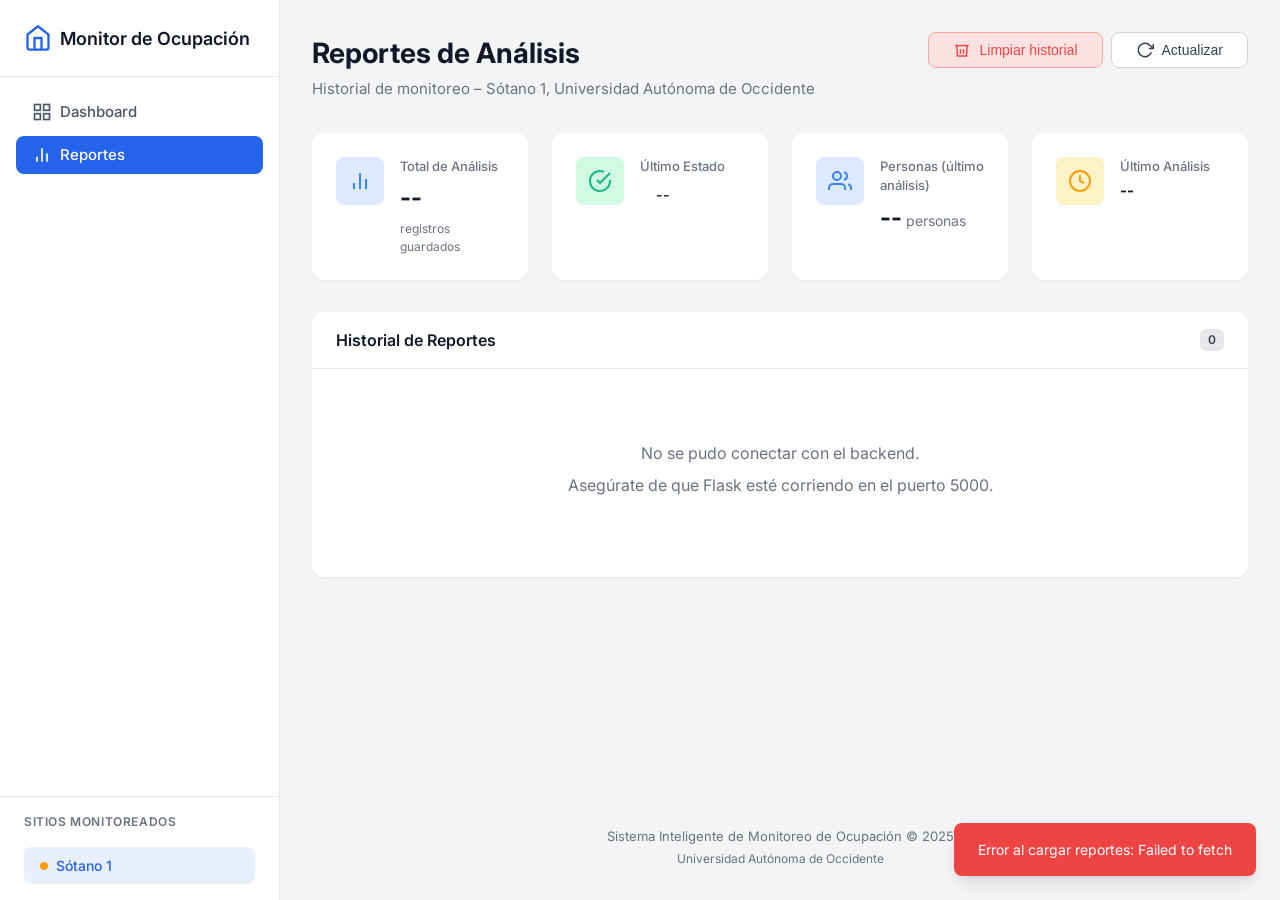
==== campus-occupancy-monitoring/frontend/reportes.html @ 6f0cdea8 "Recuperación del repositorio" ====
<!DOCTYPE html>
<html lang="es">
<head>
    <meta charset="UTF-8">
    <meta name="viewport" content="width=device-width, initial-scale=1.0">
    <title>Reportes – Monitor de Ocupación UAO</title>
    <link rel="stylesheet" href="css/styles.css">
    <link rel="preconnect" href="https://fonts.googleapis.com">
    <link rel="preconnect" href="https://fonts.gstatic.com" crossorigin>
    <link href="https://fonts.googleapis.com/css2?family=Inter:wght@300;400;500;600;700&display=swap" rel="stylesheet">
</head>
<body>
<div class="app-container">

    <!-- SIDEBAR -->
    <aside class="sidebar">
        <div class="sidebar-header">
            <div class="logo">
                <svg class="logo-icon" viewBox="0 0 24 24" fill="none" stroke="currentColor" stroke-width="2">
                    <path d="M3 9l9-7 9 7v11a2 2 0 0 1-2 2H5a2 2 0 0 1-2-2z"></path>
                    <polyline points="9 22 9 12 15 12 15 22"></polyline>
                </svg>
                <span>Monitor de Ocupación</span>
            </div>
        </div>

        <nav class="sidebar-nav">
            <a href="index.html" class="nav-item">
                <svg viewBox="0 0 24 24" fill="none" stroke="currentColor" stroke-width="2">
                    <rect x="3" y="3" width="7" height="7"></rect>
                    <rect x="14" y="3" width="7" height="7"></rect>
                    <rect x="14" y="14" width="7" height="7"></rect>
                    <rect x="3" y="14" width="7" height="7"></rect>
                </svg>
                Dashboard
            </a>
            <a href="reportes.html" class="nav-item active">
                <svg viewBox="0 0 24 24" fill="none" stroke="currentColor" stroke-width="2">
                    <line x1="18" y1="20" x2="18" y2="10"></line>
                    <line x1="12" y1="20" x2="12" y2="4"></line>
                    <line x1="6" y1="20" x2="6" y2="14"></line>
                </svg>
                Reportes
            </a>
        </nav>

        <div class="sidebar-section">
            <h3 class="section-title">Sitios Monitoreados</h3>
            <ul class="sites-list">
                <li class="site-item active">
                    <span class="site-indicator status-partial"></span>
                    <span class="site-name">Sótano 1</span>
                </li>
            </ul>
        </div>
    </aside>

    <!-- MAIN CONTENT -->
    <main class="main-content">

        <header class="main-header">
            <div class="header-left">
                <h1 class="page-title">Reportes de Análisis</h1>
                <p class="page-subtitle">Historial de monitoreo – Sótano 1, Universidad Autónoma de Occidente</p>
            </div>
            <div class="header-right">
                <button class="btn btn-danger" id="clearReportsBtn">
                    <svg viewBox="0 0 24 24" fill="none" stroke="currentColor" stroke-width="2">
                        <polyline points="3 6 5 6 21 6"></polyline>
                        <path d="M19 6l-1 14H6L5 6"></path>
                        <path d="M10 11v6M14 11v6"></path>
                    </svg>
                    Limpiar historial
                </button>
                <button class="btn btn-secondary" id="refreshBtn">
                    <svg viewBox="0 0 24 24" fill="none" stroke="currentColor" stroke-width="2">
                        <polyline points="23 4 23 10 17 10"></polyline>
                        <path d="M20.49 15a9 9 0 1 1-2.12-9.36L23 10"></path>
                    </svg>
                    Actualizar
                </button>
            </div>
        </header>

        <!-- STAT CARDS DE RESUMEN -->
        <section class="stats-grid">
            <div class="stat-card">
                <div class="stat-icon people-icon">
                    <svg viewBox="0 0 24 24" fill="none" stroke="currentColor" stroke-width="2">
                        <line x1="18" y1="20" x2="18" y2="10"></line>
                        <line x1="12" y1="20" x2="12" y2="4"></line>
                        <line x1="6" y1="20" x2="6" y2="14"></line>
                    </svg>
                </div>
                <div class="stat-content">
                    <span class="stat-label">Total de Análisis</span>
                    <span class="stat-value" id="totalReports">--</span>
                    <span class="stat-subtitle">registros guardados</span>
                </div>
            </div>

            <div class="stat-card" id="lastStatusCard">
                <div class="stat-icon status-icon">
                    <svg viewBox="0 0 24 24" fill="none" stroke="currentColor" stroke-width="2">
                        <path d="M22 11.08V12a10 10 0 1 1-5.93-9.14"></path>
                        <polyline points="22 4 12 14.01 9 11.01"></polyline>
                    </svg>
                </div>
                <div class="stat-content">
                    <span class="stat-label">Último Estado</span>
                    <span class="status-badge" id="lastStatusBadge">--</span>
                </div>
            </div>

            <div class="stat-card">
                <div class="stat-icon people-icon">
                    <svg viewBox="0 0 24 24" fill="none" stroke="currentColor" stroke-width="2">
                        <path d="M17 21v-2a4 4 0 0 0-4-4H5a4 4 0 0 0-4 4v2"></path>
                        <circle cx="9" cy="7" r="4"></circle>
                        <path d="M23 21v-2a4 4 0 0 0-3-3.87"></path>
                        <path d="M16 3.13a4 4 0 0 1 0 7.75"></path>
                    </svg>
                </div>
                <div class="stat-content">
                    <span class="stat-label">Personas (último análisis)</span>
                    <div class="stat-value-row">
                        <span class="stat-value" id="lastPeopleCount">--</span>
                        <span class="stat-max">personas</span>
                    </div>
                </div>
            </div>

            <div class="stat-card">
                <div class="stat-icon time-icon">
                    <svg viewBox="0 0 24 24" fill="none" stroke="currentColor" stroke-width="2">
                        <circle cx="12" cy="12" r="10"></circle>
                        <polyline points="12 6 12 12 16 14"></polyline>
                    </svg>
                </div>
                <div class="stat-content">
                    <span class="stat-label">Último Análisis</span>
                    <span class="stat-value small" id="lastAnalysisDate">--</span>
                </div>
            </div>
        </section>

        <!-- LISTA DE REPORTES -->
        <section class="reports-list-section">
            <div class="card">
                <div class="card-header">
                    <h2 class="card-title">Historial de Reportes</h2>
                    <span class="alerts-count" id="reportsCount">0</span>
                </div>
                <div class="card-content" id="reportsContainer">
                    <div class="no-reports">
                        <svg viewBox="0 0 24 24" fill="none" stroke="currentColor" stroke-width="1.5">
                            <line x1="18" y1="20" x2="18" y2="10"></line>
                            <line x1="12" y1="20" x2="12" y2="4"></line>
                            <line x1="6" y1="20" x2="6" y2="14"></line>
                        </svg>
                        <p>No hay reportes aún.</p>
                        <p class="no-reports-sub">Analiza imágenes desde el <a href="index.html">Dashboard</a> para generar el primer reporte.</p>
                    </div>
                </div>
            </div>
        </section>

        <footer class="main-footer">
            <p>Sistema Inteligente de Monitoreo de Ocupación &copy; 2025</p>
            <p class="footer-tech">Universidad Autónoma de Occidente</p>
        </footer>
    </main>
</div>

<div class="loading-overlay hidden" id="loadingOverlay">
    <div class="loading-spinner"></div>
    <p>Cargando reportes...</p>
</div>
<div class="toast-container" id="toastContainer"></div>

<script src="js/lightbox.js"></script>
<script src="js/reportes.js"></script>
</body>
</html>
---- campus-occupancy-monitoring/frontend/css/styles.css ----
/* ============================================
   Sistema de Monitoreo de Ocupación – Estilos
   ============================================ */

:root {
  --color-primary: #2563eb;
  --color-primary-dark: #1d4ed8;
  --color-primary-light: #3b82f6;
  --color-success: #10b981;
  --color-success-light: #d1fae5;
  --color-warning: #f59e0b;
  --color-warning-light: #fef3c7;
  --color-danger: #ef4444;
  --color-danger-light: #fee2e2;
  --color-info: #3b82f6;
  --color-info-light: #dbeafe;
  --color-white: #ffffff;
  --color-gray-50: #f9fafb;
  --color-gray-100: #f3f4f6;
  --color-gray-200: #e5e7eb;
  --color-gray-300: #d1d5db;
  --color-gray-400: #9ca3af;
  --color-gray-500: #6b7280;
  --color-gray-600: #4b5563;
  --color-gray-700: #374151;
  --color-gray-800: #1f2937;
  --color-gray-900: #111827;
  --font-family:
    "Inter", -apple-system, BlinkMacSystemFont, "Segoe UI", Roboto, sans-serif;
  --spacing-xs: 0.25rem;
  --spacing-sm: 0.5rem;
  --spacing-md: 1rem;
  --spacing-lg: 1.5rem;
  --spacing-xl: 2rem;
  --spacing-2xl: 3rem;
  --border-radius-sm: 0.375rem;
  --border-radius-md: 0.5rem;
  --border-radius-lg: 0.75rem;
  --border-radius-xl: 1rem;
  --shadow-sm: 0 1px 2px 0 rgb(0 0 0 / 0.05);
  --shadow-md: 0 4px 6px -1px rgb(0 0 0 / 0.1), 0 2px 4px -2px rgb(0 0 0 / 0.1);
  --shadow-lg:
    0 10px 15px -3px rgb(0 0 0 / 0.1), 0 4px 6px -4px rgb(0 0 0 / 0.1);
  --transition-fast: 150ms ease;
  --transition-normal: 250ms ease;
  --sidebar-width: 280px;
}

*,
*::before,
*::after {
  box-sizing: border-box;
  margin: 0;
  padding: 0;
}
html {
  font-size: 16px;
  -webkit-font-smoothing: antialiased;
}
body {
  font-family: var(--font-family);
  background-color: var(--color-gray-100);
  color: var(--color-gray-800);
  line-height: 1.5;
  min-height: 100vh;
}

/* Layout */
.app-container {
  display: flex;
  min-height: 100vh;
}

/* Sidebar */
.sidebar {
  width: var(--sidebar-width);
  background-color: var(--color-white);
  border-right: 1px solid var(--color-gray-200);
  display: flex;
  flex-direction: column;
  position: fixed;
  height: 100vh;
  z-index: 100;
  overflow-y: auto;
}
.sidebar-header {
  padding: var(--spacing-lg);
  border-bottom: 1px solid var(--color-gray-200);
}
.logo {
  display: flex;
  align-items: center;
  gap: var(--spacing-sm);
  font-weight: 600;
  font-size: 1.125rem;
  color: var(--color-gray-900);
}
.logo-icon {
  width: 28px;
  height: 28px;
  color: var(--color-primary);
}
.sidebar-nav {
  padding: var(--spacing-md);
}
.nav-item {
  display: flex;
  align-items: center;
  gap: var(--spacing-sm);
  padding: var(--spacing-sm) var(--spacing-md);
  border-radius: var(--border-radius-md);
  color: var(--color-gray-600);
  text-decoration: none;
  font-size: 0.9375rem;
  font-weight: 500;
  transition: all var(--transition-fast);
  margin-bottom: var(--spacing-xs);
}
.nav-item svg {
  width: 20px;
  height: 20px;
}
.nav-item:hover {
  background-color: var(--color-gray-100);
  color: var(--color-gray-900);
}
.nav-item.active {
  background-color: var(--color-primary);
  color: var(--color-white);
}
.sidebar-section {
  padding: var(--spacing-md) var(--spacing-lg);
  margin-top: auto;
  border-top: 1px solid var(--color-gray-200);
}
.section-title {
  font-size: 0.75rem;
  font-weight: 600;
  text-transform: uppercase;
  letter-spacing: 0.05em;
  color: var(--color-gray-500);
  margin-bottom: var(--spacing-md);
}
.sites-list {
  list-style: none;
}
.site-item {
  display: flex;
  align-items: center;
  gap: var(--spacing-sm);
  padding: var(--spacing-sm) var(--spacing-md);
  border-radius: var(--border-radius-md);
  cursor: pointer;
  transition: background-color var(--transition-fast);
  font-size: 0.875rem;
}
.site-item:hover {
  background-color: var(--color-gray-100);
}
.site-item.active {
  background-color: rgba(37, 99, 235, 0.1);
}
.site-item.active .site-name {
  color: var(--color-primary);
  font-weight: 500;
}
.site-indicator {
  width: 8px;
  height: 8px;
  border-radius: 50%;
}
.status-empty {
  background-color: var(--color-success);
}
.status-partial {
  background-color: var(--color-warning);
}
.status-full {
  background-color: var(--color-danger);
}

/* Main Content */
.main-content {
  flex: 1;
  margin-left: var(--sidebar-width);
  padding: var(--spacing-xl);
  display: flex;
  flex-direction: column;
  min-height: 100vh;
}

/* Header */
.main-header {
  display: flex;
  justify-content: space-between;
  align-items: flex-start;
  margin-bottom: var(--spacing-xl);
  flex-wrap: wrap;
  gap: var(--spacing-md);
}
.page-title {
  font-size: 1.75rem;
  font-weight: 700;
  color: var(--color-gray-900);
  margin-bottom: var(--spacing-xs);
}
.page-subtitle {
  color: var(--color-gray-500);
  font-size: 0.9375rem;
}
.header-right {
  display: flex;
  gap: var(--spacing-sm);
  flex-wrap: wrap;
}

/* Buttons */
.btn {
  display: inline-flex;
  align-items: center;
  gap: var(--spacing-sm);
  padding: var(--spacing-sm) var(--spacing-lg);
  border-radius: var(--border-radius-md);
  font-size: 0.875rem;
  font-weight: 500;
  border: none;
  cursor: pointer;
  transition: all var(--transition-fast);
}
.btn svg {
  width: 18px;
  height: 18px;
}
.btn-primary {
  background-color: var(--color-primary);
  color: var(--color-white);
}
.btn-primary:hover {
  background-color: var(--color-primary-dark);
}
.btn-secondary {
  background-color: var(--color-white);
  color: var(--color-gray-700);
  border: 1px solid var(--color-gray-300);
}
.btn-secondary:hover {
  background-color: var(--color-gray-50);
  border-color: var(--color-gray-400);
}
.btn-danger {
  background-color: var(--color-danger-light);
  color: var(--color-danger);
  border: 1px solid #fca5a5;
}
.btn-danger:hover {
  background-color: #fca5a5;
}

/* Stats Grid */
.stats-grid {
  display: grid;
  grid-template-columns: repeat(4, 1fr);
  gap: var(--spacing-lg);
  margin-bottom: var(--spacing-xl);
}
.stat-card {
  background-color: var(--color-white);
  border-radius: var(--border-radius-lg);
  padding: var(--spacing-lg);
  box-shadow: var(--shadow-sm);
  display: flex;
  gap: var(--spacing-md);
  transition: box-shadow var(--transition-normal);
}
.stat-card:hover {
  box-shadow: var(--shadow-md);
}
.stat-icon {
  width: 48px;
  height: 48px;
  border-radius: var(--border-radius-md);
  display: flex;
  align-items: center;
  justify-content: center;
  flex-shrink: 0;
}
.stat-icon svg {
  width: 24px;
  height: 24px;
}
.people-icon {
  background-color: var(--color-info-light);
  color: var(--color-info);
}
.site-icon {
  background-color: #f3e8ff;
  color: #9333ea;
}
.status-icon {
  background-color: var(--color-success-light);
  color: var(--color-success);
}
.time-icon {
  background-color: var(--color-warning-light);
  color: var(--color-warning);
}
.stat-content {
  display: flex;
  flex-direction: column;
  flex: 1;
  min-width: 0;
}
.stat-label {
  font-size: 0.8125rem;
  color: var(--color-gray-500);
  font-weight: 500;
  margin-bottom: var(--spacing-xs);
}
.stat-value {
  font-size: 1.5rem;
  font-weight: 700;
  color: var(--color-gray-900);
}
.stat-value.small {
  font-size: 0.95rem;
}
.stat-value-row {
  display: flex;
  align-items: baseline;
  gap: var(--spacing-xs);
}
.stat-max {
  font-size: 0.875rem;
  color: var(--color-gray-500);
}
.stat-progress {
  height: 6px;
  background-color: var(--color-gray-200);
  border-radius: 3px;
  margin-top: var(--spacing-sm);
  overflow: hidden;
}
.progress-bar {
  height: 100%;
  background-color: var(--color-primary);
  border-radius: 3px;
  transition:
    width var(--transition-normal),
    background-color var(--transition-normal);
}
.progress-bar.low {
  background-color: var(--color-success);
}
.progress-bar.medium {
  background-color: var(--color-warning);
}
.progress-bar.high {
  background-color: var(--color-danger);
}
.stat-percentage {
  font-size: 0.75rem;
  color: var(--color-gray-500);
  margin-top: var(--spacing-xs);
}
.stat-subtitle {
  font-size: 0.75rem;
  color: var(--color-gray-500);
  margin-top: var(--spacing-xs);
}

/* Status Badge */
.status-badge {
  display: inline-block;
  padding: var(--spacing-xs) var(--spacing-md);
  border-radius: var(--border-radius-sm);
  font-size: 0.875rem;
  font-weight: 600;
}
.status-badge.empty {
  background-color: var(--color-success-light);
  color: var(--color-success);
}
.status-badge.partial {
  background-color: var(--color-warning-light);
  color: #b45309;
}
.status-badge.full {
  background-color: var(--color-danger-light);
  color: var(--color-danger);
}

/* Card */
.card {
  background-color: var(--color-white);
  border-radius: var(--border-radius-lg);
  box-shadow: var(--shadow-sm);
  overflow: hidden;
}
.card-header {
  display: flex;
  justify-content: space-between;
  align-items: center;
  padding: var(--spacing-md) var(--spacing-lg);
  border-bottom: 1px solid var(--color-gray-200);
}
.card-title {
  font-size: 1rem;
  font-weight: 600;
  color: var(--color-gray-900);
}
.card-content {
  padding: var(--spacing-lg);
}

/* Content Grid */
.content-grid {
  display: grid;
  grid-template-columns: 1fr;
  gap: var(--spacing-lg);
  margin-bottom: var(--spacing-xl);
}

/* Alerts */
.alerts-count {
  background-color: var(--color-gray-200);
  color: var(--color-gray-700);
  padding: 2px 8px;
  border-radius: var(--border-radius-sm);
  font-size: 0.75rem;
  font-weight: 600;
}
.alerts-list {
  list-style: none;
  max-height: 300px;
  overflow-y: auto;
}
.alert-item {
  display: flex;
  align-items: flex-start;
  gap: var(--spacing-sm);
  padding: var(--spacing-sm);
  border-radius: var(--border-radius-md);
  margin-bottom: var(--spacing-sm);
}
.alert-item svg {
  width: 18px;
  height: 18px;
  flex-shrink: 0;
  margin-top: 2px;
}
.alert-item.alert-info {
  background-color: var(--color-info-light);
  color: var(--color-info);
}
.alert-item.alert-warning {
  background-color: var(--color-warning-light);
  color: #b45309;
}
.alert-item.alert-danger {
  background-color: var(--color-danger-light);
  color: var(--color-danger);
}
.alert-item.alert-success {
  background-color: var(--color-success-light);
  color: var(--color-success);
}
.alert-content {
  display: flex;
  flex-direction: column;
  flex: 1;
}
.alert-title {
  font-size: 0.8125rem;
  font-weight: 500;
}
.alert-time {
  font-size: 0.75rem;
  opacity: 0.8;
}

/* Footer */
.main-footer {
  margin-top: auto;
  padding-top: var(--spacing-xl);
  text-align: center;
  color: var(--color-gray-500);
  font-size: 0.8125rem;
}
.footer-tech {
  margin-top: var(--spacing-xs);
  font-size: 0.75rem;
}

/* Loading & Toast */
.loading-overlay {
  position: fixed;
  inset: 0;
  background-color: rgba(0, 0, 0, 0.5);
  display: flex;
  flex-direction: column;
  align-items: center;
  justify-content: center;
  z-index: 1000;
  color: var(--color-white);
}
.loading-spinner {
  width: 48px;
  height: 48px;
  border: 4px solid rgba(255, 255, 255, 0.3);
  border-top-color: var(--color-white);
  border-radius: 50%;
  animation: spin 1s linear infinite;
  margin-bottom: var(--spacing-md);
}
@keyframes spin {
  to {
    transform: rotate(360deg);
  }
}
.toast-container {
  position: fixed;
  bottom: var(--spacing-lg);
  right: var(--spacing-lg);
  z-index: 1000;
  display: flex;
  flex-direction: column;
  gap: var(--spacing-sm);
}
.toast {
  background-color: var(--color-gray-800);
  color: var(--color-white);
  padding: var(--spacing-md) var(--spacing-lg);
  border-radius: var(--border-radius-md);
  box-shadow: var(--shadow-lg);
  animation: slideIn 0.3s ease;
  font-size: 0.875rem;
  max-width: 320px;
}
.toast.success {
  background-color: var(--color-success);
}
.toast.error {
  background-color: var(--color-danger);
}
@keyframes slideIn {
  from {
    transform: translateX(100%);
    opacity: 0;
  }
  to {
    transform: translateX(0);
    opacity: 1;
  }
}

/* ============================================
   Upload Section
   ============================================ */
.upload-section {
  margin-bottom: var(--spacing-xl);
}
.badge-yolo {
  background-color: #1e1e2e;
  color: #a6e3a1;
  font-size: 0.7rem;
  font-weight: 700;
  letter-spacing: 0.08em;
  padding: 3px 10px;
  border-radius: var(--border-radius-sm);
  font-family: monospace;
}
.drop-zone {
  border: 2px dashed var(--color-gray-300);
  border-radius: var(--border-radius-lg);
  padding: var(--spacing-2xl) var(--spacing-xl);
  text-align: center;
  cursor: pointer;
  transition: all var(--transition-normal);
  background-color: var(--color-gray-50);
  display: flex;
  flex-direction: column;
  align-items: center;
  gap: var(--spacing-sm);
}
.drop-zone svg {
  width: 48px;
  height: 48px;
  color: var(--color-gray-400);
  margin-bottom: var(--spacing-sm);
}
.drop-zone:hover,
.drop-zone.drag-over {
  border-color: var(--color-primary);
  background-color: var(--color-info-light);
}
.drop-zone.drag-over svg {
  color: var(--color-primary);
}
.drop-title {
  font-size: 1rem;
  font-weight: 600;
  color: var(--color-gray-700);
}
.drop-subtitle {
  font-size: 0.875rem;
  color: var(--color-gray-500);
}
.drop-hint {
  font-size: 0.75rem;
  color: var(--color-gray-400);
}
.file-preview {
  margin-top: var(--spacing-md);
  border: 1px solid var(--color-gray-200);
  border-radius: var(--border-radius-md);
  overflow: hidden;
}
.file-preview-header {
  display: flex;
  justify-content: space-between;
  align-items: center;
  padding: var(--spacing-sm) var(--spacing-md);
  background-color: var(--color-gray-100);
  font-size: 0.875rem;
  font-weight: 500;
  color: var(--color-gray-700);
}
.btn-clear {
  background: none;
  border: none;
  font-size: 0.8125rem;
  color: var(--color-danger);
  cursor: pointer;
  padding: 2px 8px;
  border-radius: var(--border-radius-sm);
  transition: background-color var(--transition-fast);
}
.btn-clear:hover {
  background-color: var(--color-danger-light);
}
.file-list {
  list-style: none;
  max-height: 200px;
  overflow-y: auto;
}
.file-item {
  display: flex;
  align-items: center;
  gap: var(--spacing-sm);
  padding: var(--spacing-sm) var(--spacing-md);
  border-top: 1px solid var(--color-gray-100);
  font-size: 0.875rem;
}
.file-icon {
  width: 18px;
  height: 18px;
  color: var(--color-primary);
  flex-shrink: 0;
}
.file-name {
  flex: 1;
  color: var(--color-gray-700);
  overflow: hidden;
  text-overflow: ellipsis;
  white-space: nowrap;
}
.file-size {
  color: var(--color-gray-400);
  font-size: 0.75rem;
  flex-shrink: 0;
}
.upload-actions {
  margin-top: var(--spacing-md);
  display: flex;
  align-items: center;
  gap: var(--spacing-md);
  flex-wrap: wrap;
}
.btn-analyze {
  background-color: #7c3aed;
  color: var(--color-white);
  border: none;
  padding: var(--spacing-md) var(--spacing-xl);
  border-radius: var(--border-radius-md);
  font-size: 0.9375rem;
  font-weight: 600;
  cursor: pointer;
  display: inline-flex;
  align-items: center;
  gap: var(--spacing-sm);
  transition: all var(--transition-fast);
}
.btn-analyze svg {
  width: 20px;
  height: 20px;
}
.btn-analyze:hover:not(:disabled) {
  background-color: #6d28d9;
  box-shadow: var(--shadow-md);
}
.btn-analyze:disabled {
  background-color: var(--color-gray-300);
  cursor: not-allowed;
  color: var(--color-gray-500);
}
.upload-note {
  font-size: 0.8125rem;
  color: var(--color-gray-500);
}

/* ============================================
   Results Grid
   ============================================ */
.results-section {
  margin-bottom: var(--spacing-xl);
}
.results-summary {
  font-size: 0.875rem;
  color: var(--color-gray-600);
  font-weight: 500;
}
.results-grid {
  display: grid;
  grid-template-columns: repeat(auto-fill, minmax(220px, 1fr));
  gap: var(--spacing-md);
}
.result-card {
  border: 1px solid var(--color-gray-200);
  border-radius: var(--border-radius-md);
  overflow: hidden;
  background-color: var(--color-gray-50);
  transition: box-shadow var(--transition-normal);
}
.result-card:hover {
  box-shadow: var(--shadow-md);
}
.result-img-wrap {
  aspect-ratio: 4/3;
  background-color: var(--color-gray-900);
  overflow: hidden;
  display: flex;
  align-items: center;
  justify-content: center;
}
.result-img {
  width: 100%;
  height: 100%;
  object-fit: cover;
}
.img-placeholder {
  color: var(--color-gray-500);
  font-size: 0.8125rem;
  text-align: center;
  padding: var(--spacing-md);
}
.result-info {
  padding: var(--spacing-sm) var(--spacing-md);
  display: flex;
  align-items: center;
  gap: var(--spacing-sm);
  flex-wrap: wrap;
}
.result-filename {
  font-size: 0.75rem;
  color: var(--color-gray-500);
  flex: 1;
  overflow: hidden;
  text-overflow: ellipsis;
  white-space: nowrap;
}
.result-count {
  font-size: 0.875rem;
  font-weight: 700;
  color: var(--color-primary);
  flex-shrink: 0;
}
.sim-tag {
  font-size: 0.65rem;
  background-color: var(--color-warning-light);
  color: #92400e;
  padding: 2px 6px;
  border-radius: var(--border-radius-sm);
  font-weight: 600;
}

/* Status card border variants */
.card-empty {
  border-left: 4px solid var(--color-success);
}
.card-partial {
  border-left: 4px solid var(--color-warning);
}
.card-full {
  border-left: 4px solid var(--color-danger);
}

/* ============================================
   Reports Page
   ============================================ */
.reports-list-section {
  margin-bottom: var(--spacing-xl);
}

.no-reports {
  text-align: center;
  padding: var(--spacing-2xl);
  color: var(--color-gray-500);
}
.no-reports svg {
  width: 48px;
  height: 48px;
  margin-bottom: var(--spacing-md);
  opacity: 0.4;
}
.no-reports p {
  font-size: 1rem;
  margin-bottom: var(--spacing-sm);
}
.no-reports-sub {
  font-size: 0.875rem;
}
.no-reports-sub a {
  color: var(--color-primary);
  text-decoration: none;
}
.no-reports-sub a:hover {
  text-decoration: underline;
}

.report-item {
  display: flex;
  flex-direction: column;
  border-radius: var(--border-radius-lg);
  border: 1px solid var(--color-gray-200);
  margin-bottom: var(--spacing-md);
  background-color: var(--color-white);
  transition: box-shadow var(--transition-normal);
  position: relative;
  overflow: hidden;
}
.report-row {
  display: flex;
  align-items: center;
  gap: var(--spacing-lg);
  padding: var(--spacing-lg);
}
.report-item::before {
  content: "";
  position: absolute;
  left: 0;
  top: 0;
  bottom: 0;
  width: 5px;
}
.report-item.empty::before {
  background-color: var(--color-success);
}
.report-item.partial::before {
  background-color: var(--color-warning);
}
.report-item.full::before {
  background-color: var(--color-danger);
}
.report-item:hover {
  box-shadow: var(--shadow-md);
}

.report-number {
  font-size: 0.75rem;
  color: var(--color-gray-400);
  font-weight: 700;
  min-width: 36px;
  text-align: center;
}
.report-date-block {
  min-width: 170px;
}
.report-date {
  font-size: 0.9375rem;
  font-weight: 600;
  color: var(--color-gray-800);
  display: block;
}
.report-site {
  font-size: 0.75rem;
  color: var(--color-gray-500);
}
.report-people {
  text-align: center;
  min-width: 90px;
}
.report-people-count {
  font-size: 2.25rem;
  font-weight: 800;
  color: var(--color-gray-900);
  line-height: 1;
}
.report-people-label {
  font-size: 0.7rem;
  color: var(--color-gray-500);
  text-transform: uppercase;
  letter-spacing: 0.05em;
}
.report-status-block {
  flex: 1;
}
.report-images {
  font-size: 0.8125rem;
  color: var(--color-gray-500);
  text-align: right;
  min-width: 130px;
}
.report-images strong {
  color: var(--color-gray-700);
  font-weight: 700;
  font-size: 1rem;
}
.report-img-names {
  font-size: 0.7rem;
  color: var(--color-gray-400);
  margin-top: 3px;
  max-width: 220px;
  overflow: hidden;
  text-overflow: ellipsis;
  white-space: nowrap;
  text-align: right;
}

/* Botón toggle imágenes */
.report-toggle-btn {
  display: inline-flex;
  align-items: center;
  gap: 6px;
  background: none;
  border: 1px solid var(--color-gray-300);
  border-radius: var(--border-radius-md);
  padding: 6px 12px;
  font-size: 0.8125rem;
  font-weight: 500;
  color: var(--color-gray-600);
  cursor: pointer;
  transition: all var(--transition-fast);
  white-space: nowrap;
  flex-shrink: 0;
}
.report-toggle-btn svg {
  width: 16px;
  height: 16px;
  transition: transform var(--transition-fast);
}
.report-toggle-btn:hover {
  background-color: var(--color-gray-100);
  border-color: var(--color-gray-400);
}
.report-toggle-btn.open svg {
  transform: rotate(180deg);
}

/* Sección expandible */
.report-expand {
  border-top: 1px solid var(--color-gray-100);
  padding: var(--spacing-md) var(--spacing-lg);
  background-color: var(--color-gray-50);
}
.report-proc-grid {
  display: grid;
  grid-template-columns: repeat(auto-fill, minmax(180px, 1fr));
  gap: var(--spacing-md);
}
.report-proc-card {
  border-radius: var(--border-radius-md);
  overflow: hidden;
  border: 1px solid var(--color-gray-200);
  background-color: var(--color-white);
}
.report-proc-img-wrap {
  aspect-ratio: 4/3;
  background-color: var(--color-gray-900);
  overflow: hidden;
  display: flex;
  align-items: center;
  justify-content: center;
}
.report-proc-img-wrap img {
  width: 100%;
  height: 100%;
  object-fit: cover;
}
.report-proc-count {
  padding: 6px 10px;
  font-size: 0.8125rem;
  font-weight: 700;
  color: var(--color-primary);
  text-align: center;
}

/* ============================================
   Lightbox
   ============================================ */
#lb-modal {
  display: none;
  position: fixed;
  inset: 0;
  z-index: 9999;
  align-items: center;
  justify-content: center;
}
#lb-modal.open {
  display: flex;
}

#lb-backdrop {
  position: absolute;
  inset: 0;
  background: rgba(0, 0, 0, 0.88);
  backdrop-filter: blur(6px);
  cursor: zoom-out;
}

#lb-container {
  position: relative;
  z-index: 1;
  max-width: 92vw;
  max-height: 92vh;
  border-radius: 14px;
  overflow: hidden;
  box-shadow: 0 30px 70px rgba(0, 0, 0, 0.6);
  animation: lbZoomIn 0.22s cubic-bezier(0.34, 1.4, 0.64, 1);
}

@keyframes lbZoomIn {
  from {
    transform: scale(0.82);
    opacity: 0;
  }
  to {
    transform: scale(1);
    opacity: 1;
  }
}

#lb-img {
  display: block;
  max-width: 92vw;
  max-height: 88vh;
  object-fit: contain;
  background: #0d1117;
}

#lb-close {
  position: absolute;
  top: 12px;
  right: 12px;
  width: 38px;
  height: 38px;
  border-radius: 50%;
  background: rgba(0, 0, 0, 0.55);
  border: 1.5px solid rgba(255, 255, 255, 0.15);
  cursor: pointer;
  display: flex;
  align-items: center;
  justify-content: center;
  z-index: 2;
  transition:
    background 0.18s,
    transform 0.18s;
}
#lb-close:hover {
  background: rgba(239, 68, 68, 0.85);
  transform: scale(1.1);
}
#lb-close svg {
  width: 18px;
  height: 18px;
  stroke: #fff;
}

body.lb-open {
  overflow: hidden;
}

/* cursor en imágenes clickeables */
.lb-trigger {
  cursor: zoom-in;
  transition:
    opacity 0.15s,
    transform 0.15s;
}
.lb-trigger:hover {
  opacity: 0.9;
  transform: scale(1.02);
}

/* ============================================
   Utilities
   ============================================ */
.hidden {
  display: none !important;
}

@media (max-width: 1200px) {
  .stats-grid {
    grid-template-columns: repeat(2, 1fr);
  }
}
@media (max-width: 768px) {
  :root {
    --sidebar-width: 0px;
  }
  .sidebar {
    transform: translateX(-100%);
    transition: transform var(--transition-normal);
  }
  .sidebar.open {
    transform: translateX(0);
    width: 280px;
  }
  .main-content {
    margin-left: 0;
    padding: var(--spacing-md);
  }
  .stats-grid {
    grid-template-columns: 1fr;
  }
  .main-header {
    flex-direction: column;
  }
  .header-right {
    width: 100%;
  }
  .report-item {
    flex-wrap: wrap;
  }
}
@media (max-width: 480px) {
  .stat-card {
    flex-direction: column;
    text-align: center;
  }
  .stat-icon {
    margin: 0 auto;
  }
}
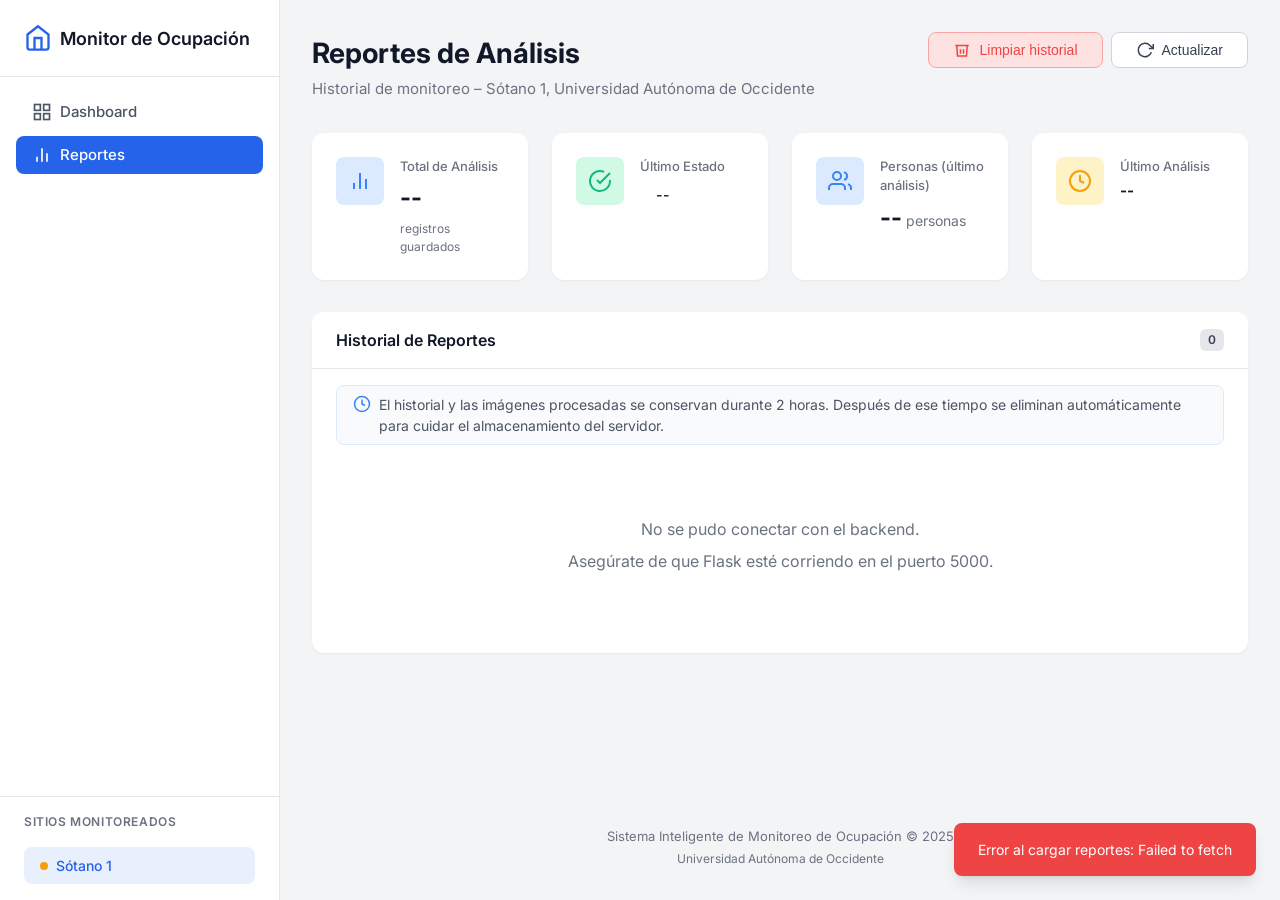
==== commit 8fc449ca: "siu" ====
--- a/campus-occupancy-monitoring/frontend/reportes.html
+++ b/campus-occupancy-monitoring/frontend/reportes.html
@@ -151,6 +151,13 @@
                     <h2 class="card-title">Historial de Reportes</h2>
                     <span class="alerts-count" id="reportsCount">0</span>
                 </div>
+                <div class="history-expiration-notice">
+                    <svg viewBox="0 0 24 24" fill="none" stroke="currentColor" stroke-width="2">
+                        <circle cx="12" cy="12" r="10"></circle>
+                        <polyline points="12 6 12 12 16 14"></polyline>
+                    </svg>
+                    <span>El historial y las imágenes procesadas se conservan durante 2 horas. Después de ese tiempo se eliminan automáticamente para cuidar el almacenamiento del servidor.</span>
+                </div>
                 <div class="card-content" id="reportsContainer">
                     <div class="no-reports">
                         <svg viewBox="0 0 24 24" fill="none" stroke="currentColor" stroke-width="1.5">
--- a/campus-occupancy-monitoring/frontend/css/styles.css
+++ b/campus-occupancy-monitoring/frontend/css/styles.css
@@ -801,6 +801,28 @@
   margin-bottom: var(--spacing-xl);
 }
 
+.history-expiration-notice {
+  display: flex;
+  align-items: flex-start;
+  gap: var(--spacing-sm);
+  margin: var(--spacing-md) var(--spacing-lg) 0;
+  padding: var(--spacing-sm) var(--spacing-md);
+  border: 1px solid var(--color-info-light);
+  border-radius: var(--border-radius-md);
+  background-color: var(--color-gray-50);
+  color: var(--color-gray-600);
+  font-size: 0.875rem;
+  line-height: 1.5;
+}
+
+.history-expiration-notice svg {
+  width: 18px;
+  height: 18px;
+  flex-shrink: 0;
+  margin-top: 1px;
+  color: var(--color-info);
+}
+
 .no-reports {
   text-align: center;
   padding: var(--spacing-2xl);
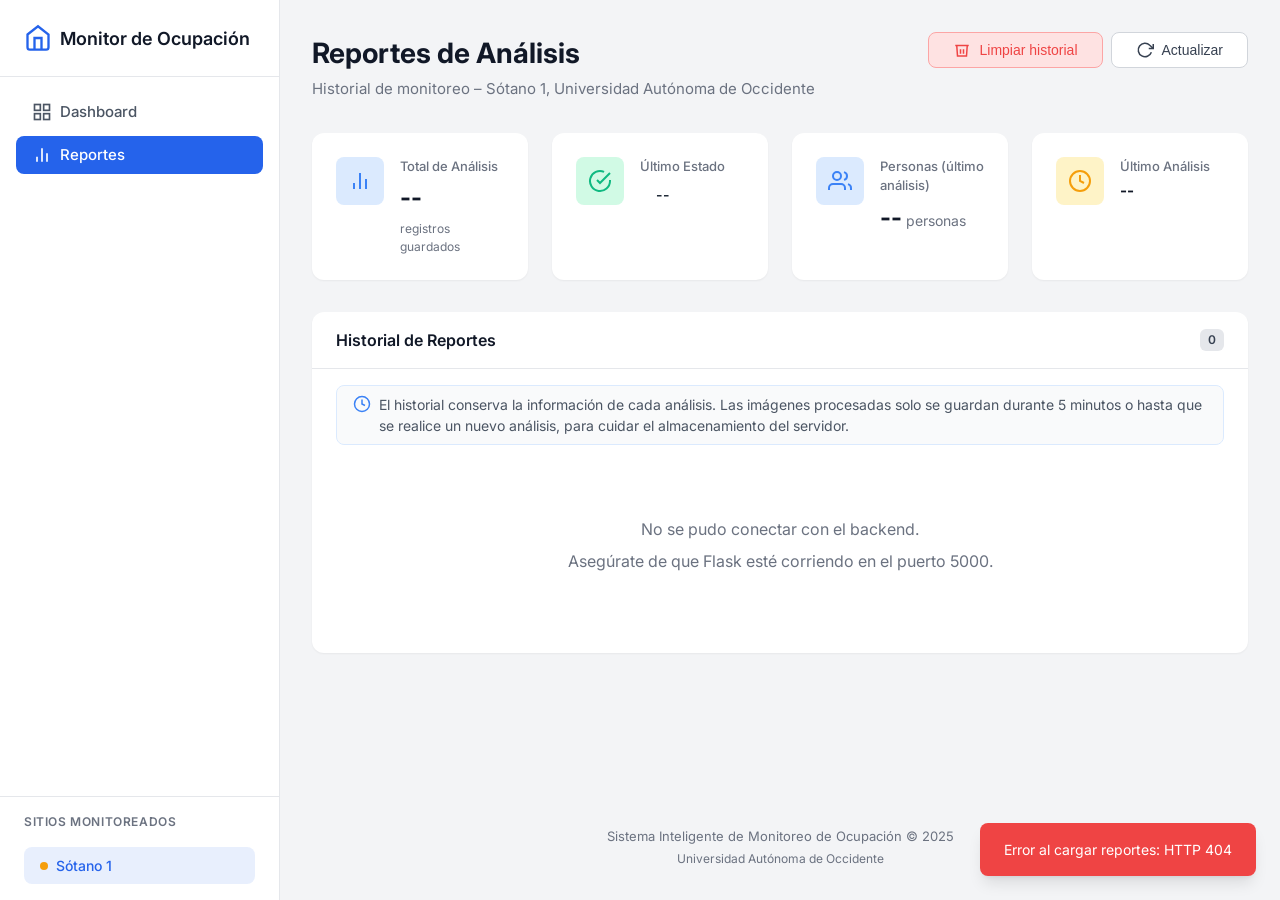
==== commit 6b6664cc: "Actualizacion Cambio del manejo de espacio con imagenes procesadas" ====
--- a/campus-occupancy-monitoring/frontend/reportes.html
+++ b/campus-occupancy-monitoring/frontend/reportes.html
@@ -156,7 +156,7 @@
                         <circle cx="12" cy="12" r="10"></circle>
                         <polyline points="12 6 12 12 16 14"></polyline>
                     </svg>
-                    <span>El historial y las imágenes procesadas se conservan durante 2 horas. Después de ese tiempo se eliminan automáticamente para cuidar el almacenamiento del servidor.</span>
+                    <span>El historial conserva la información de cada análisis. Las imágenes procesadas solo se guardan durante 5 minutos o hasta que se realice un nuevo análisis, para cuidar el almacenamiento del servidor.</span>
                 </div>
                 <div class="card-content" id="reportsContainer">
                     <div class="no-reports">
@@ -185,6 +185,7 @@
 </div>
 <div class="toast-container" id="toastContainer"></div>
 
+<script src="js/config.js"></script>
 <script src="js/lightbox.js"></script>
 <script src="js/reportes.js"></script>
 </body>
